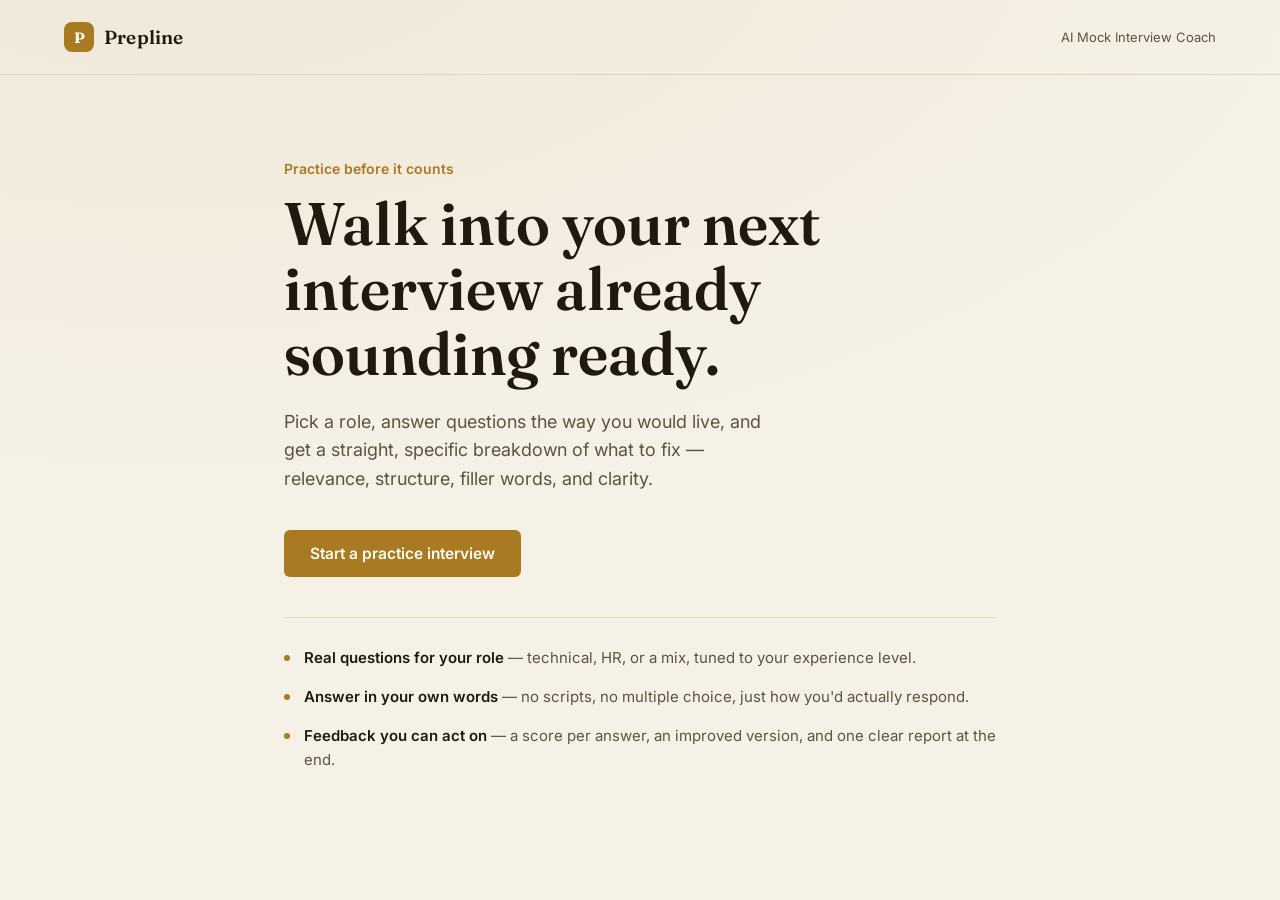
==== index.html @ 1603b1a5 "Add video interview UI" ====
<!DOCTYPE html>
<html lang="en">
<head>
<meta charset="UTF-8">
<meta name="viewport" content="width=device-width, initial-scale=1.0">
<title>Prepline — AI Mock Interview Coach</title>
<link rel="preconnect" href="https://fonts.googleapis.com">
<link rel="preconnect" href="https://fonts.gstatic.com" crossorigin>
<link href="https://fonts.googleapis.com/css2?family=Fraunces:opsz,wght@9..144,400;9..144,500;9..144,600;9..144,700&family=Inter:wght@400;500;600;700&display=swap" rel="stylesheet">
<link rel="stylesheet" href="styles.css">
</head>
<body>

<div class="app">
  <div class="topbar">
    <div class="brand" id="brandHome">
      <div class="mark">P</div>
      <div class="name">Prepline</div>
    </div>
    <div class="status" id="topStatus">AI Mock Interview Coach</div>
  </div>

  <main>

    <!-- ============ VIEW: LANDING ============ -->
    <section class="view active" id="view-landing">
      <div class="wrap">
        <div class="eyebrow">Practice before it counts</div>
        <h1 class="hero">Walk into your next interview already sounding ready.</h1>
        <p class="hero-sub">Pick a role, answer questions the way you would live, and get a straight, specific breakdown of what to fix — relevance, structure, filler words, and clarity.</p>
        <div class="btn-row">
          <button class="btn btn-primary" id="startBtn">Start a practice interview</button>
        </div>
        <div class="feature-row">
          <div class="item">
            <div class="dot"></div>
            <p><b>Real questions for your role</b> — technical, HR, or a mix, tuned to your experience level.</p>
          </div>
          <div class="item">
            <div class="dot"></div>
            <p><b>Answer in your own words</b> — no scripts, no multiple choice, just how you'd actually respond.</p>
          </div>
          <div class="item">
            <div class="dot"></div>
            <p><b>Feedback you can act on</b> — a score per answer, an improved version, and one clear report at the end.</p>
          </div>
        </div>
      </div>
    </section>

    <!-- ============ VIEW: SETUP ============ -->
    <section class="view" id="view-setup">
      <div class="wrap top">
        <div class="step-label">Before you start</div>
        <h2 class="title">Set up your session</h2>
        <p class="title-sub">This shapes which questions you'll get and how they're scored.</p>

        <div class="field">
          <label for="inpName">Your name</label>
          <input class="input" id="inpName" type="text" placeholder="e.g. Vamshika Sharma">
        </div>

        <div class="field">
          <label for="inpRole">Role you're preparing for</label>
          <input class="input" id="inpRole" type="text" placeholder="e.g. Software Engineer, Data Analyst">
        </div>

        <div class="field">
          <label>Experience level</label>
          <div class="pill-group" id="grpExperience">
            <div class="pill" data-value="Fresher">Fresher</div>
            <div class="pill" data-value="0-2 yrs">0–2 years</div>
            <div class="pill" data-value="2-5 yrs">2–5 years</div>
            <div class="pill" data-value="5+ yrs">5+ years</div>
          </div>
        </div>

        <div class="field">
          <label>Interview type</label>
          <div class="pill-group" id="grpType">
            <div class="pill" data-value="Technical">Technical</div>
            <div class="pill" data-value="HR">HR</div>
            <div class="pill" data-value="Mixed">Mixed</div>
          </div>
        </div>

        <div class="field">
          <label>Number of questions</label>
          <div class="count-row">
            <button class="count-btn" id="countMinus">−</button>
            <div class="count-val" id="countVal">5</div>
            <button class="count-btn" id="countPlus">+</button>
          </div>
          <div class="hint">You can stop early — your report will reflect the questions you completed.</div>
        </div>

        <div class="btn-row" style="margin-top:12px;">
          <button class="btn btn-ghost" id="backToLanding">Back</button>
          <button class="btn btn-primary" id="beginInterview">Begin interview</button>
        </div>
      </div>
    </section>

    <!-- VIDEO INTERVIEW LOBBY -->
    <section class="view" id="view-video-lobby">
      <div class="wrap video-lobby-wrap">
        <div class="eyebrow">VIDEO INTERVIEW</div>
        <h2 class="title">Ready to meet your interviewer?</h2>
        <p class="hero-sub">Your camera and microphone will only be requested when you start. Video is not recorded or uploaded.</p>
        <div class="lobby-checks"><span>✓ Camera preview</span><span>✓ Microphone controls</span><span>✓ AI questions and feedback</span></div>
        <p id="cameraMessage" class="camera-message" role="status">Camera and microphone are not active yet.</p>
        <div class="btn-row"><button class="btn btn-ghost" id="backToSetup">Back</button><button class="btn btn-primary" id="startVideoInterview">Start video interview</button></div>
      </div>
    </section>

    <!-- ============ VIEW: INTERVIEW ============ -->
    <section class="view" id="view-interview">
      <div class="video-interview-layout">
        <section class="video-stage panel">
          <div class="video-stage-top"><span class="live-dot"></span><span>Interview in progress</span><span class="video-clock" id="videoClock">00:00</span></div>
          <div class="camera-frame"><video id="candidateVideo" autoplay playsinline muted></video><div id="cameraPlaceholder" class="camera-placeholder"><div class="camera-avatar">You</div><p>Your camera is off</p><small>Video stays on this device and is not recorded.</small></div></div>
          <p id="videoError" class="camera-message" role="status"></p>
          <div class="video-controls">
            <button class="btn btn-ghost control-btn" id="cameraToggle" type="button">📷 Camera on</button>
            <button class="btn btn-ghost control-btn" id="microphoneToggle" type="button">🎙️ Mic on</button>
            <button class="btn btn-danger control-btn" id="endVideoInterview" type="button">End interview</button>
          </div>
          <div class="attention-card"><div><strong>Attention monitoring</strong><p id="attentionStatus">Not connected — awaiting Ankita’s module</p></div><span class="attention-badge">Integration ready</span></div>
        </section>
        <section class="video-question-panel">
          <div class="video-question-heading"><span>YOUR INTERVIEW</span><span class="secure-label">● Private session</span></div>
          <div class="wrap top">
        <div class="progress-bar"><div class="progress-fill" id="progressFill" style="width:0%"></div></div>
        <div class="q-meta">
          <div class="q-count" id="qCount">Question 1 of 5</div>
          <div class="q-timer" id="qTimer">00:00</div>
        </div>
        <div class="q-category" id="qCategory">Technical</div>
        <h2 class="q-text" id="qText">Loading your question…</h2>
        <div class="voice-row" id="voiceRow" style="display:flex; align-items:center; gap:10px; margin-top:6px;">
          <span id="speakingStatus" style="font-size:13px; color:#666;"></span>
          <button type="button" class="btn btn-ghost" id="replayQuestionBtn" style="padding:4px 10px; font-size:13px;">🔊 Replay question</button>
        </div>

        <div class="field">
          <textarea class="input" id="answerBox" placeholder="Type your answer here, the way you'd say it out loud…"></textarea>
        </div>
        <div class="mic-row" id="micRow" style="display:flex; align-items:center; gap:10px; margin-top:6px;">
          <button type="button" class="btn btn-ghost" id="micBtn">🎙️ Start speaking</button>
          <span id="listeningStatus" style="font-size:13px; color:#666;"></span>
        </div>
        <div class="answer-tools">
          <div class="word-count" id="wordCount">0 words</div>
          <div class="btn-row">
            <button class="btn btn-ghost" id="skipBtn">Skip</button>
            <button class="btn btn-primary" id="submitAnswer">Submit answer</button>
          </div>
        </div>
      </div>
        </section>
      </div>
    </section>

    <!-- ============ VIEW: LOADING ============ -->
    <section class="view" id="view-loading">
      <div class="wrap loading-wrap">
        <div class="spinner"></div>
        <div class="loading-text">Evaluating your answer…</div>
        <div class="loading-sub" id="loadingSub">Checking relevance, structure, and clarity</div>
      </div>
    </section>

    <!-- ============ VIEW: FEEDBACK ============ -->
    <section class="view" id="view-feedback">
      <div class="wrap top">
        <div class="step-label" id="fbQCount">Question 1 of 5 — feedback</div>
        <div class="score-hero">
          <div class="score-big" id="fbOverall">78</div>
          <div class="score-label">overall for this answer</div>
        </div>

        <div id="fbMetrics"></div>

        <div class="panel">
          <h3>Feedback</h3>
          <p id="fbFeedback">—</p>
        </div>
        <div class="panel improved">
          <h3>A stronger way to say it</h3>
          <p id="fbImproved">—</p>
        </div>

        <div class="btn-row" style="margin-top:30px;">
          <button class="btn btn-primary" id="nextQuestion">Next question</button>
        </div>
      </div>
    </section>

    <!-- ============ VIEW: REPORT ============ -->
    <section class="view" id="view-report">
      <div class="wrap wide top">
        <div class="report-head">
          <div class="step-label">Session complete</div>
          <h2 class="title" id="reportName">Your interview report</h2>
        </div>

        <div class="readiness-ring-row">
          <div class="ring">
            <svg width="132" height="132" viewBox="0 0 132 132">
              <circle cx="66" cy="66" r="58" fill="none" stroke="var(--panel-2)" stroke-width="10"/>
              <circle id="ringProgress" cx="66" cy="66" r="58" fill="none" stroke="var(--accent)" stroke-width="10" stroke-linecap="round" stroke-dasharray="364" stroke-dashoffset="364"/>
            </svg>
            <div class="ring-label">
              <div class="num" id="readinessNum">0</div>
              <div class="of">out of 100</div>
            </div>
          </div>
          <div class="readiness-text">
            <h3 id="readinessHeadline">Readiness score</h3>
            <p id="readinessBlurb">Based on your answers across relevance, technical accuracy, clarity, and communication.</p>
          </div>
        </div>

        <div id="reportMetrics"></div>

        <div class="qbreak">
          <h3>Question-by-question</h3>
          <p style="color:var(--muted); font-size:13.5px; margin:-8px 0 18px;">Answers scored below 60 include a model answer to review below the score.</p>
          <div id="qBreakdownList"></div>
        </div>

        <div class="footer-actions">
          <button class="btn btn-ghost" id="restartBtn">Start a new session</button>
        </div>
      </div>
    </section>

  </main>
</div>

<script src="speech.js"></script>
<script src="camera.js"></script>
<script src="attention-bridge.js"></script>
<script src="video-ui.js"></script>
<script src="app.js"></script>
</body>
</html>
---- styles.css ----
/* ============ DESIGN TOKENS ============ */
  :root{
    --bg: #0F1B2D;
    --bg-2: #132238;
    --panel: #16273F;
    --panel-2: #1C304C;
    --border: #2A3E5A;
    --text: #F3EFE6;
    --muted: #9FB0C6;
    --muted-2: #6E82A0;
    --accent: #D6A94A;
    --accent-ink: #3A2C0E;
    --good: #5EAE7E;
    --good-bg: rgba(94,174,126,0.14);
    --bad: #D2657C;
    --bad-bg: rgba(210,101,124,0.14);
    --mid: #D6A94A;
    --mid-bg: rgba(214,169,74,0.14);
    --shadow: 0 20px 50px rgba(4,9,18,0.45);
    --radius-sm: 6px;
    --radius-md: 10px;
    --radius-lg: 18px;
    --font-display: 'Fraunces', Georgia, 'Times New Roman', serif;
    --font-body: 'Inter', -apple-system, BlinkMacSystemFont, 'Segoe UI', sans-serif;
  }

  @media (prefers-color-scheme: light){
    :root:not([data-theme="dark"]){
      --bg: #F6F1E7;
      --bg-2: #EFE8D8;
      --panel: #FFFDF8;
      --panel-2: #F3ECDC;
      --border: #E1D5B8;
      --text: #201A0E;
      --muted: #5C543F;
      --muted-2: #8A7F63;
      --accent: #A87A22;
      --accent-ink: #FFFBF2;
      --good: #2E7A50;
      --good-bg: rgba(46,122,80,0.10);
      --bad: #B23C55;
      --bad-bg: rgba(178,60,85,0.10);
      --mid: #A87A22;
      --mid-bg: rgba(168,122,34,0.10);
      --shadow: 0 20px 50px rgba(90,70,30,0.14);
    }
  }
  :root[data-theme="light"]{
    --bg: #F6F1E7;
    --bg-2: #EFE8D8;
    --panel: #FFFDF8;
    --panel-2: #F3ECDC;
    --border: #E1D5B8;
    --text: #201A0E;
    --muted: #5C543F;
    --muted-2: #8A7F63;
    --accent: #A87A22;
    --accent-ink: #FFFBF2;
    --good: #2E7A50;
    --good-bg: rgba(46,122,80,0.10);
    --bad: #B23C55;
    --bad-bg: rgba(178,60,85,0.10);
    --mid: #A87A22;
    --mid-bg: rgba(168,122,34,0.10);
    --shadow: 0 20px 50px rgba(90,70,30,0.14);
  }
  :root[data-theme="dark"]{
    --bg: #0F1B2D; --bg-2:#132238; --panel:#16273F; --panel-2:#1C304C; --border:#2A3E5A;
    --text:#F3EFE6; --muted:#9FB0C6; --muted-2:#6E82A0; --accent:#D6A94A; --accent-ink:#3A2C0E;
    --good:#5EAE7E; --good-bg:rgba(94,174,126,0.14); --bad:#D2657C; --bad-bg:rgba(210,101,124,0.14);
    --mid:#D6A94A; --mid-bg:rgba(214,169,74,0.14); --shadow:0 20px 50px rgba(4,9,18,0.45);
  }

  *{ box-sizing: border-box; }
  html,body{ height:100%; }
  body{
    margin:0;
    background: radial-gradient(1200px 600px at 15% -10%, var(--bg-2), var(--bg));
    color: var(--text);
    font-family: var(--font-body);
    -webkit-font-smoothing: antialiased;
    min-height:100vh;
  }
  ::selection{ background: var(--accent); color: var(--accent-ink); }

  .app{ min-height:100vh; display:flex; flex-direction:column; }

  /* ============ TOP BAR ============ */
  .topbar{
    display:flex; align-items:center; justify-content:space-between;
    padding: 22px clamp(20px, 5vw, 64px);
    border-bottom: 1px solid var(--border);
  }
  .brand{ display:flex; align-items:center; gap:10px; cursor:pointer; }
  .brand .mark{
    width:30px; height:30px; border-radius:8px;
    background: var(--accent); color: var(--accent-ink);
    display:flex; align-items:center; justify-content:center;
    font-family: var(--font-display); font-weight:700; font-size:15px;
  }
  .brand .name{ font-family: var(--font-display); font-size:19px; font-weight:600; letter-spacing:0.2px; }
  .topbar .status{ font-size:13px; color: var(--muted); }

  /* ============ LAYOUT SHELL ============ */
  main{ flex:1; display:flex; flex-direction:column; }
  .view{ display:none; flex:1; }
  .view.active{ display:flex; flex-direction:column; }
  .wrap{
    width:100%; max-width: 760px; margin: 0 auto;
    padding: clamp(28px, 6vw, 72px) 24px;
    flex:1; display:flex; flex-direction:column; justify-content:center;
  }
  .wrap.wide{ max-width: 880px; }
  .wrap.top{ justify-content:flex-start; }

  /* ============ LANDING ============ */
  .eyebrow{ color: var(--accent); font-size: 14px; font-weight:600; margin-bottom: 14px; }
  h1.hero{
    font-family: var(--font-display);
    font-size: clamp(38px, 6vw, 60px);
    line-height: 1.08;
    font-weight: 600;
    margin: 0 0 22px;
    max-width: 14ch;
  }
  .hero-sub{
    color: var(--muted); font-size: 18px; line-height:1.6;
    max-width: 46ch; margin: 0 0 36px;
  }
  .feature-row{
    display:flex; flex-direction:column; gap:16px; margin: 40px 0 44px;
    border-top: 1px solid var(--border); padding-top: 28px;
  }
  .feature-row .item{ display:flex; gap:14px; align-items:flex-start; }
  .feature-row .dot{
    width:6px; height:6px; border-radius:50%; background: var(--accent);
    margin-top:9px; flex-shrink:0;
  }
  .feature-row .item p{ margin:0; color: var(--muted); font-size:15px; line-height:1.55; }
  .feature-row .item b{ color: var(--text); font-weight:600; }

  /* ============ BUTTONS ============ */
  .btn{
    appearance:none; border:none; cursor:pointer;
    font-family: var(--font-body); font-weight:600; font-size:15.5px;
    padding: 14px 26px; border-radius: var(--radius-sm);
    display:inline-flex; align-items:center; gap:10px;
    transition: transform .15s ease, background .15s ease, opacity .15s ease;
  }
  .btn:active{ transform: scale(0.98); }
  .btn-primary{ background: var(--accent); color: var(--accent-ink); }
  .btn-primary:hover{ opacity:0.9; }
  .btn-primary:disabled{ opacity:0.4; cursor:not-allowed; }
  .btn-ghost{ background: transparent; color: var(--text); border:1px solid var(--border); }
  .btn-ghost:hover{ background: var(--panel); }
  .btn-wide{ width:100%; justify-content:center; }
  .btn-row{ display:flex; gap:12px; align-items:center; }

  /* ============ FORM (SETUP) ============ */
  .step-label{ font-size:13px; color: var(--muted-2); margin-bottom:6px; }
  h2.title{ font-family: var(--font-display); font-size: clamp(28px,4vw,36px); font-weight:600; margin: 0 0 8px; }
  .title-sub{ color: var(--muted); font-size:15.5px; margin: 0 0 36px; }

  .field{ margin-bottom: 24px; }
  .field label{ display:block; font-size:14px; font-weight:600; margin-bottom:9px; }
  .field .hint{ font-size:12.5px; color: var(--muted-2); margin-top:6px; }
  .input, select.input, textarea.input{
    width:100%; background: var(--panel); border:1px solid var(--border);
    color: var(--text); border-radius: var(--radius-sm);
    padding: 13px 14px; font-size:15px; font-family: var(--font-body);
    outline:none; transition: border-color .15s ease;
  }
  .input:focus, select.input:focus, textarea.input:focus{ border-color: var(--accent); }
  textarea.input{ resize: vertical; min-height: 120px; line-height:1.6; }

  .pill-group{ display:flex; flex-wrap:wrap; gap:10px; }
  .pill{
    padding: 10px 16px; border-radius: 999px; border:1px solid var(--border);
    background: var(--panel); color: var(--muted); font-size:14px; font-weight:500;
    cursor:pointer; transition: all .15s ease; user-select:none;
  }
  .pill.active{ background: var(--accent); border-color: var(--accent); color: var(--accent-ink); font-weight:600; }
  .pill:hover:not(.active){ border-color: var(--muted-2); color: var(--text); }

  .count-row{ display:flex; align-items:center; gap:16px; }
  .count-btn{
    width:38px; height:38px; border-radius:8px; border:1px solid var(--border);
    background: var(--panel); color: var(--text); font-size:18px; cursor:pointer;
    display:flex; align-items:center; justify-content:center;
  }
  .count-btn:hover{ border-color: var(--accent); color: var(--accent); }
  .count-val{ font-family: var(--font-display); font-size:24px; min-width:28px; text-align:center; }

  /* ============ INTERVIEW SCREEN ============ */
  .progress-bar{ height:3px; background: var(--border); border-radius:2px; overflow:hidden; margin-bottom: 34px; }
  .progress-fill{ height:100%; background: var(--accent); transition: width .4s ease; }
  .q-meta{ display:flex; justify-content:space-between; align-items:center; margin-bottom: 18px; }
  .q-count{ font-size:13px; color: var(--muted-2); font-weight:600; }
  .q-timer{ font-size:13px; color: var(--muted-2); font-variant-numeric: tabular-nums; }
  .q-category{
    display:inline-block; font-size:12.5px; color: var(--accent); font-weight:600;
    margin-bottom:14px;
  }
  h2.q-text{
    font-family: var(--font-display); font-weight:500; font-size: clamp(22px,3.4vw,29px);
    line-height:1.4; margin: 0 0 32px;
  }
  .answer-tools{ display:flex; justify-content:space-between; align-items:center; margin-top:10px; }
  .word-count{ font-size:12.5px; color: var(--muted-2); }

  /* ============ LOADING ============ */
  .loading-wrap{ align-items:center; text-align:center; }
  .spinner{
    width:44px; height:44px; border-radius:50%;
    border: 3px solid var(--border); border-top-color: var(--accent);
    animation: spin 0.9s linear infinite; margin: 0 auto 28px;
  }
  @keyframes spin{ to{ transform: rotate(360deg); } }
  .loading-text{ font-family: var(--font-display); font-size:22px; margin-bottom:8px; }
  .loading-sub{ color: var(--muted); font-size:14.5px; }

  /* ============ FEEDBACK SCREEN ============ */
  .score-hero{
    display:flex; align-items:baseline; gap:14px; margin-bottom: 30px;
  }
  .score-big{ font-family: var(--font-display); font-size:64px; font-weight:600; line-height:1; }
  .score-label{ color: var(--muted); font-size:15px; }

  .metric{ margin-bottom: 18px; }
  .metric-top{ display:flex; justify-content:space-between; font-size:14px; margin-bottom:8px; }
  .metric-top .name{ font-weight:600; }
  .metric-top .val{ color: var(--muted); font-variant-numeric: tabular-nums; }
  .bar-track{ height:7px; background: var(--panel-2); border-radius:4px; overflow:hidden; }
  .bar-fill{ height:100%; border-radius:4px; transition: width .6s ease; }

  .panel{
    background: var(--panel); border:1px solid var(--border); border-radius: var(--radius-md);
    padding: 22px 24px; margin-top: 14px;
  }
  .panel h3{ font-size:14px; margin:0 0 10px; font-weight:600; }
  .panel p{ margin:0; color: var(--muted); font-size:14.5px; line-height:1.65; }
  .panel.improved{ border-color: var(--accent); background: var(--mid-bg); }
  .panel.improved p{ color: var(--text); }

  /* ============ REPORT SCREEN ============ */
  .report-head{ text-align:left; margin-bottom: 34px; }
  .readiness-ring-row{ display:flex; align-items:center; gap:28px; margin-bottom: 36px; flex-wrap:wrap; }
  .ring{ position:relative; width:132px; height:132px; flex-shrink:0; }
  .ring svg{ transform: rotate(-90deg); }
  .ring-label{
    position:absolute; inset:0; display:flex; flex-direction:column;
    align-items:center; justify-content:center;
  }
  .ring-label .num{ font-family: var(--font-display); font-size:32px; font-weight:600; }
  .ring-label .of{ font-size:11px; color: var(--muted-2); }
  .readiness-text h3{ margin:0 0 8px; font-family: var(--font-display); font-size:22px; font-weight:600; }
  .readiness-text p{ margin:0; color: var(--muted); font-size:14.5px; max-width: 42ch; line-height:1.6; }

  .qbreak{ border-top: 1px solid var(--border); padding-top: 28px; margin-top: 8px; }
  .qbreak h3{ font-size:15px; margin: 0 0 18px; font-weight:600; }
  .qitem{ padding: 14px 0; border-bottom: 1px solid var(--border); }
  .qitem:last-child{ border-bottom:none; }
  .qrow{
    display:flex; justify-content:space-between; align-items:center; gap:16px;
  }
  .qrow .qtext{ font-size:14.5px; color: var(--text); max-width: 70%; }
  .qrow .qtag{ font-size:12px; color: var(--muted-2); margin-top:3px; }
  .correct-answer{
    margin-top: 14px; padding: 16px 18px; border-radius: var(--radius-md);
    background: var(--good-bg); border: 1px solid var(--good);
  }
  .correct-answer .ca-label{
    font-size:12px; font-weight:700; color: var(--good); margin-bottom:8px;
  }
  .correct-answer p{ margin:0; font-size:14px; line-height:1.6; color: var(--text); }
  .score-chip{
    font-size:13px; font-weight:700; padding: 5px 12px; border-radius:999px;
    flex-shrink:0;
  }
  .score-chip.good{ background: var(--good-bg); color: var(--good); }
  .score-chip.mid{ background: var(--mid-bg); color: var(--mid); }
  .score-chip.bad{ background: var(--bad-bg); color: var(--bad); }

  .footer-actions{ display:flex; gap:12px; margin-top: 40px; flex-wrap:wrap; }

  @media (max-width: 560px){
    .qrow .qtext{ max-width: 60%; }
    .readiness-ring-row{ gap:20px; }
  }


/* ============ VIDEO INTERVIEW UI ============ */
.view#view-video-lobby .video-lobby-wrap{max-width:720px;align-items:flex-start;gap:18px}
.lobby-checks{display:flex;gap:12px;flex-wrap:wrap;color:var(--good);font-size:14px}
.camera-message{font-size:13px;color:var(--muted);min-height:20px;margin:12px 0}
.camera-message.is-error{color:var(--bad)}
.video-interview-layout{width:100%;max-width:1500px;margin:0 auto;padding:22px clamp(12px,2vw,28px);display:grid;grid-template-columns:minmax(0,1.2fr) minmax(340px,.8fr);gap:22px;align-items:start}
.view#view-interview.active{display:block;overflow:auto}
.video-stage{padding:16px!important;min-width:0}
.video-stage-top{display:flex;align-items:center;gap:9px;color:var(--muted);font-size:13px;margin-bottom:14px}
.live-dot{width:8px;height:8px;border-radius:50%;background:#d2657c;box-shadow:0 0 0 4px rgba(210,101,124,.12)}
.video-clock{margin-left:auto;font-variant-numeric:tabular-nums;color:var(--text);font-weight:700}
.camera-frame{position:relative;overflow:hidden;border-radius:12px;background:#0a111c;aspect-ratio:16/10;display:flex;align-items:center;justify-content:center}
.camera-frame video{display:block;width:100%;height:100%;object-fit:cover;transform:scaleX(-1)}
.camera-placeholder{position:absolute;inset:0;display:flex;flex-direction:column;align-items:center;justify-content:center;gap:8px;background:radial-gradient(circle at center,#263b56,#101a29);color:#fff;text-align:center}
.camera-placeholder[hidden]{display:none}
.camera-placeholder p{margin:0;font-weight:600}
.camera-placeholder small{color:#c5d0df}
.camera-avatar{width:68px;height:68px;border-radius:50%;background:var(--accent);color:var(--accent-ink);display:grid;place-items:center;font-weight:700}
.video-controls{display:flex;gap:9px;flex-wrap:wrap;margin:14px 0}
.control-btn{padding:10px 14px;font-size:13px}
.btn-danger{background:#9f354d!important;color:#fff!important;border:1px solid #b74b63}
.attention-card{display:flex;justify-content:space-between;gap:12px;align-items:center;border:1px solid var(--border);border-radius:10px;padding:14px;background:var(--panel-2)}
.attention-card strong{font-size:13px}.attention-card p{margin:5px 0 0;color:var(--muted);font-size:12px}
.attention-badge,.secure-label{font-size:11px;color:var(--muted);white-space:nowrap}
.video-question-panel{min-width:0}
.video-question-heading{display:flex;justify-content:space-between;gap:10px;align-items:center;font-size:11px;letter-spacing:1px;color:var(--muted);padding:8px 4px 12px}
.video-question-panel .wrap{max-width:none;width:100%;padding:16px 20px 24px;background:var(--panel);border:1px solid var(--border);border-radius:var(--radius-lg);box-shadow:var(--shadow)}
.video-question-panel .q-text{font-size:clamp(22px,2.3vw,32px)}
.video-question-panel .input{min-height:150px}
.video-question-panel .progress-bar{margin-bottom:16px}
@media(max-width:900px){.video-interview-layout{grid-template-columns:1fr;max-width:760px}.video-question-panel{order:2}.video-stage{order:1}.camera-frame{aspect-ratio:16/9}}
@media(max-width:520px){.video-interview-layout{padding:10px;gap:12px}.video-stage{padding:10px!important}.video-question-panel .wrap{padding:14px}.video-controls{gap:6px}.control-btn{flex:1;justify-content:center;padding:10px 7px}.attention-card{align-items:flex-start;flex-direction:column}}
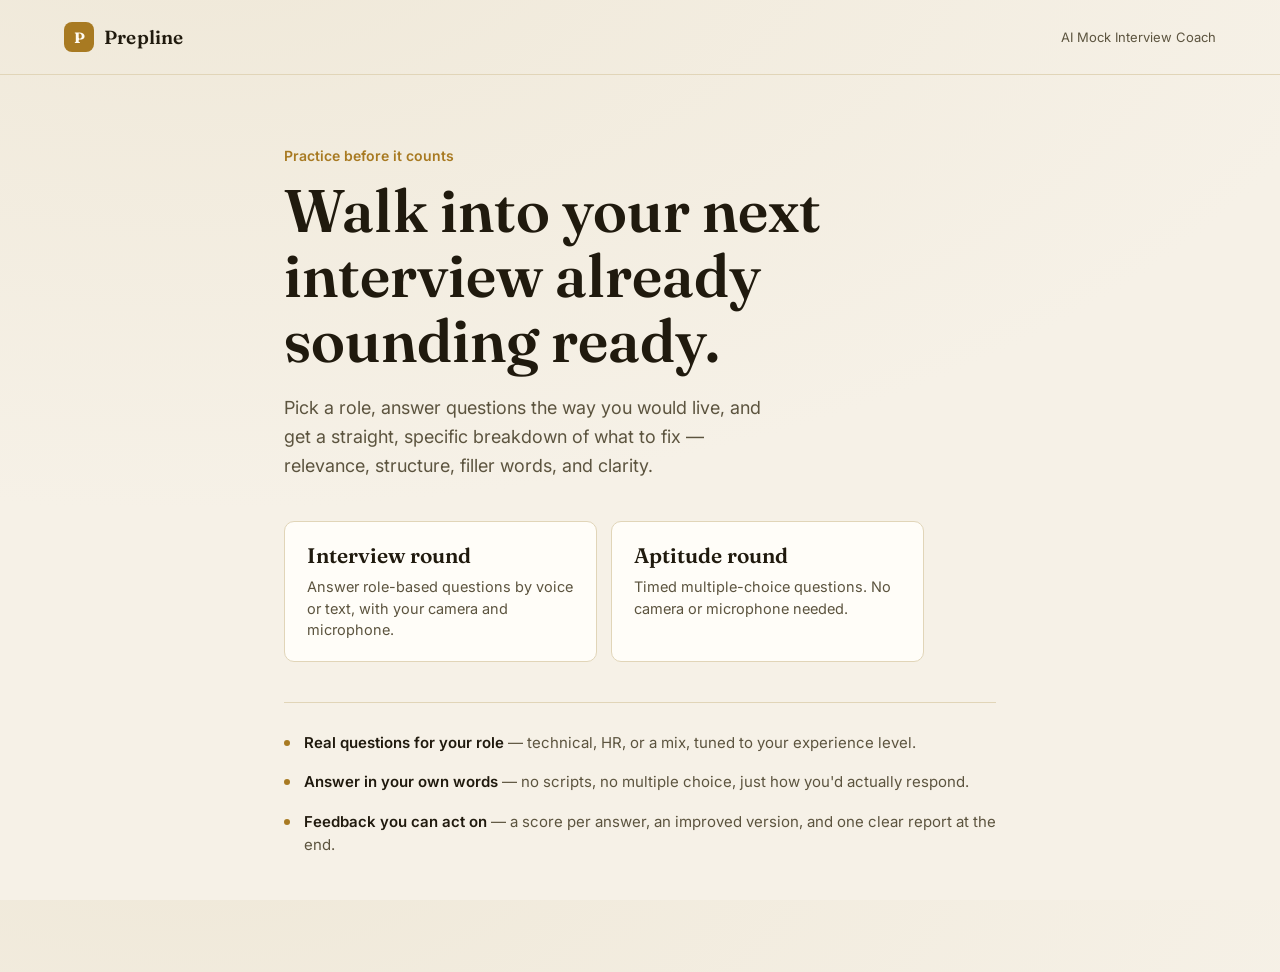
==== commit d9aa85e1: "feat: aptitude round UI (setup, timed test, result, review) with mocks" ====
--- a/index.html
+++ b/index.html
@@ -28,8 +28,15 @@
         <div class="eyebrow">Practice before it counts</div>
         <h1 class="hero">Walk into your next interview already sounding ready.</h1>
         <p class="hero-sub">Pick a role, answer questions the way you would live, and get a straight, specific breakdown of what to fix — relevance, structure, filler words, and clarity.</p>
-        <div class="btn-row">
-          <button class="btn btn-primary" id="startBtn">Start a practice interview</button>
+        <div class="round-choice" role="group" aria-label="Choose a round">
+          <button class="round-card" id="startBtn" type="button">
+            <span class="round-name">Interview round</span>
+            <span class="round-desc">Answer role-based questions by voice or text, with your camera and microphone.</span>
+          </button>
+          <button class="round-card" id="startAptitudeBtn" type="button">
+            <span class="round-name">Aptitude round</span>
+            <span class="round-desc">Timed multiple-choice questions. No camera or microphone needed.</span>
+          </button>
         </div>
         <div class="feature-row">
           <div class="item">
@@ -92,6 +99,14 @@
             <button class="count-btn" id="countPlus">+</button>
           </div>
           <div class="hint">You can stop early — your report will reflect the questions you completed.</div>
+        </div>
+
+        <div class="field">
+          <label class="check-row" for="attentionEnabled">
+            <input id="attentionEnabled" type="checkbox" checked>
+            <span>Use camera attention monitoring</span>
+          </label>
+          <div class="hint">Optional. When this is on, the camera feed is analysed on your device and is not uploaded or saved. Uncheck it and no attention analysis runs. The interview camera still works.</div>
         </div>
 
         <div class="btn-row" style="margin-top:12px;">
@@ -125,7 +140,14 @@
             <button class="btn btn-ghost control-btn" id="microphoneToggle" type="button">🎙️ Mic on</button>
             <button class="btn btn-danger control-btn" id="endVideoInterview" type="button">End interview</button>
           </div>
-          <div class="attention-card"><div><strong>Attention monitoring</strong><p id="attentionStatus">Not connected — awaiting Ankita’s module</p></div><span class="attention-badge">Integration ready</span></div>
+          <div class="attention-card">
+            <div>
+              <strong>Attention monitoring</strong>
+              <p id="attentionMessage">Attention monitoring is off.</p>
+              <p class="attention-notice" id="attentionNotice" hidden>Camera attention monitoring is on. Video is processed on your device and is not uploaded or saved.</p>
+            </div>
+            <span class="attention-badge" id="attentionStatus" data-status="OFF"><span class="attention-dot"></span><span id="attentionLabel">OFF</span></span>
+          </div>
         </section>
         <section class="video-question-panel">
           <div class="video-question-heading"><span>YOUR INTERVIEW</span><span class="secure-label">● Private session</span></div>
@@ -223,6 +245,14 @@
 
         <div id="reportMetrics"></div>
 
+        <div class="panel attention-report">
+          <h3>Attention</h3>
+          <p id="attentionReportSummary">Attention monitoring was not used.</p>
+          <p id="attentionReportNote"></p>
+          <div class="attention-tally" id="attentionTally"></div>
+          <ol id="attentionReportList"></ol>
+        </div>
+
         <div class="qbreak">
           <h3>Question-by-question</h3>
           <p style="color:var(--muted); font-size:13.5px; margin:-8px 0 18px;">Answers scored below 60 include a model answer to review below the score.</p>
@@ -235,7 +265,160 @@
       </div>
     </section>
 
+    <!-- ============ VIEW: APTITUDE SETUP ============ -->
+    <section class="view" id="view-apt-setup">
+      <div class="wrap top">
+        <div class="step-label">Aptitude round</div>
+        <h2 class="title">Set up your test</h2>
+        <p class="title-sub">Choose what to practise. This round doesn't use your camera or microphone.</p>
+
+        <div class="field">
+          <label id="aptSectionsLabel">Sections</label>
+          <div class="check-group" id="aptSections" role="group" aria-labelledby="aptSectionsLabel">
+            <label class="check-chip"><input type="checkbox" value="quant" checked><span>Quant</span></label>
+            <label class="check-chip"><input type="checkbox" value="logical" checked><span>Logical</span></label>
+            <label class="check-chip"><input type="checkbox" value="verbal" checked><span>Verbal</span></label>
+          </div>
+          <div class="hint apt-hint-error" id="aptSectionsHint" role="status"></div>
+        </div>
+
+        <div class="field">
+          <label id="aptCountLabel">Number of questions</label>
+          <div class="pill-group" id="aptGrpCount" role="group" aria-labelledby="aptCountLabel">
+            <button type="button" class="pill apt-pill" data-value="10" aria-pressed="false">10</button>
+            <button type="button" class="pill apt-pill active" data-value="20" aria-pressed="true">20</button>
+            <button type="button" class="pill apt-pill" data-value="30" aria-pressed="false">30</button>
+          </div>
+          <div class="hint">The time limit is set when the test starts and shown on the timer.</div>
+        </div>
+
+        <div class="field">
+          <label id="aptDifficultyLabel">Difficulty</label>
+          <div class="pill-group" id="aptGrpDifficulty" role="group" aria-labelledby="aptDifficultyLabel">
+            <button type="button" class="pill apt-pill" data-value="easy" aria-pressed="false">Easy</button>
+            <button type="button" class="pill apt-pill" data-value="medium" aria-pressed="false">Medium</button>
+            <button type="button" class="pill apt-pill" data-value="hard" aria-pressed="false">Hard</button>
+            <button type="button" class="pill apt-pill active" data-value="mixed" aria-pressed="true">Mixed</button>
+          </div>
+        </div>
+
+        <p class="camera-message is-error" id="aptSetupError" role="alert"></p>
+
+        <div class="btn-row" style="margin-top:12px;">
+          <button class="btn btn-ghost" id="aptBackToLanding" type="button">Back</button>
+          <button class="btn btn-primary" id="aptStartBtn" type="button">Start test</button>
+        </div>
+      </div>
+    </section>
+
+    <!-- ============ VIEW: APTITUDE TEST ============ -->
+    <section class="view" id="view-apt-test">
+      <div class="apt-shell">
+        <header class="apt-bar">
+          <div class="apt-bar-info">
+            <span class="apt-progress" id="aptProgressText">Question 1 of 1</span>
+            <span class="apt-answered" id="aptAnsweredText">0 answered</span>
+          </div>
+          <div class="apt-timer" id="aptTimer" role="timer" aria-label="Time remaining">00:00</div>
+          <button class="btn btn-primary apt-submit" id="aptSubmitBtn" type="button">Submit test</button>
+        </header>
+
+        <div class="apt-body">
+          <section class="apt-question" aria-labelledby="aptQText">
+            <div class="apt-qmeta">
+              <span class="apt-section-tag" id="aptSectionTag">Quant</span>
+            </div>
+            <h2 class="apt-qtext" id="aptQText">Loading…</h2>
+            <div class="apt-options" id="aptOptions" role="radiogroup" aria-labelledby="aptQText"></div>
+            <div class="apt-nav">
+              <button class="btn btn-ghost" id="aptPrevBtn" type="button">Previous</button>
+              <button class="btn btn-ghost apt-mark" id="aptMarkBtn" type="button" aria-pressed="false">Mark for review</button>
+              <button class="btn btn-ghost" id="aptClearBtn" type="button">Clear answer</button>
+              <button class="btn btn-primary" id="aptNextBtn" type="button">Next</button>
+            </div>
+          </section>
+
+          <aside class="apt-side" aria-label="Question palette">
+            <button class="btn btn-ghost apt-palette-toggle" id="aptPaletteToggle" type="button" aria-expanded="false" aria-controls="aptPalette">Question palette</button>
+            <div class="apt-palette" id="aptPalette">
+              <h3 class="apt-palette-title">Question palette</h3>
+              <div class="apt-palette-grid" id="aptPaletteGrid"></div>
+              <ul class="apt-legend">
+                <li><span class="apt-swatch is-answered"></span>Answered</li>
+                <li><span class="apt-swatch"></span>Not answered</li>
+                <li><span class="apt-swatch is-marked"></span>Marked for review</li>
+                <li><span class="apt-swatch is-current"></span>Current question</li>
+              </ul>
+            </div>
+          </aside>
+        </div>
+      </div>
+    </section>
+
+    <!-- ============ VIEW: APTITUDE RESULT ============ -->
+    <section class="view" id="view-apt-result">
+      <div class="wrap wide top">
+        <div class="report-head">
+          <div class="step-label">Aptitude round complete</div>
+          <h2 class="title">Your aptitude result</h2>
+        </div>
+
+        <div class="readiness-ring-row">
+          <div class="ring">
+            <svg width="132" height="132" viewBox="0 0 132 132" aria-hidden="true">
+              <circle cx="66" cy="66" r="58" fill="none" stroke="var(--panel-2)" stroke-width="10"/>
+              <circle id="aptRingProgress" cx="66" cy="66" r="58" fill="none" stroke="var(--accent)" stroke-width="10" stroke-linecap="round" stroke-dasharray="364" stroke-dashoffset="364"/>
+            </svg>
+            <div class="ring-label">
+              <div class="num" id="aptPercentNum">0%</div>
+              <div class="of">score</div>
+            </div>
+          </div>
+          <div class="readiness-text">
+            <h3 id="aptScoreLine">0 of 0 correct</h3>
+            <p id="aptScoreNote"></p>
+          </div>
+        </div>
+
+        <dl class="apt-stats">
+          <div><dt>Correct</dt><dd id="aptStatCorrect">0</dd></div>
+          <div><dt>Wrong</dt><dd id="aptStatWrong">0</dd></div>
+          <div><dt>Skipped</dt><dd id="aptStatSkipped">0</dd></div>
+          <div><dt>Time taken</dt><dd id="aptStatTime">00:00</dd></div>
+        </dl>
+
+        <div class="qbreak" id="aptSectionBlock">
+          <h3>Score by section</h3>
+          <div id="aptSectionBars"></div>
+        </div>
+
+        <div class="qbreak">
+          <h3>Review your answers</h3>
+          <div class="pill-group apt-filters" id="aptReviewFilters" role="group" aria-label="Filter review"></div>
+          <div id="aptReviewList"></div>
+        </div>
+
+        <div class="footer-actions">
+          <button class="btn btn-primary" id="aptAnotherBtn" type="button">Take another test</button>
+          <button class="btn btn-ghost" id="aptHomeBtn" type="button">Back to home</button>
+        </div>
+      </div>
+    </section>
+
   </main>
+
+  <!-- Aptitude: confirm / status dialog and screen-reader announcements -->
+  <div class="apt-modal" id="aptModal" hidden>
+    <div class="apt-modal-card" id="aptModalCard" role="dialog" aria-modal="true" aria-labelledby="aptModalTitle" aria-describedby="aptModalText" tabindex="-1">
+      <div class="spinner apt-modal-spinner" id="aptModalSpinner" hidden></div>
+      <h3 id="aptModalTitle">Submit your test?</h3>
+      <p id="aptModalText"></p>
+      <div class="apt-modal-rows" id="aptModalRows"></div>
+      <div class="btn-row apt-modal-actions" id="aptModalActions"></div>
+    </div>
+  </div>
+  <div class="sr-only" id="aptLive" aria-live="polite"></div>
+
 </div>
 
 <script src="speech.js"></script>
@@ -243,5 +426,7 @@
 <script src="attention-bridge.js"></script>
 <script src="video-ui.js"></script>
 <script src="app.js"></script>
+<script src="aptitude-mock.js"></script> <!-- temporary: delete with the mock -->
+<script src="aptitude.js"></script>
 </body>
 </html>
--- a/styles.css
+++ b/styles.css
@@ -282,6 +282,72 @@
   .score-chip.bad{ background: var(--bad-bg); color: var(--bad); }
 
   .footer-actions{ display:flex; gap:12px; margin-top: 40px; flex-wrap:wrap; }
+
+  .attention-dock{
+    position: fixed;
+    top: 74px;
+    right: 16px;
+    z-index: 30;
+    width: min(228px, 46vw);
+    padding: 12px;
+    border-radius: 22px;
+    background: color-mix(in srgb, var(--panel) 88%, transparent);
+    border: 1px solid color-mix(in srgb, var(--accent) 35%, var(--border));
+    box-shadow: 0 18px 50px rgba(0, 0, 0, 0.28);
+    backdrop-filter: blur(16px);
+  }
+  .attention-dock[hidden]{ display: none; }
+  .attention-kicker{
+    margin: 0 0 8px;
+    font-size: 11px;
+    letter-spacing: 0.16em;
+    text-transform: uppercase;
+    color: var(--accent);
+  }
+  .attention-dock video{
+    display: block;
+    width: 100%;
+    aspect-ratio: 4 / 3;
+    object-fit: cover;
+    border-radius: 12px;
+    background: #070d16;
+    transform: scaleX(-1);
+  }
+  .attention-badge{
+    display: inline-flex;
+    align-items: center;
+    gap: 6px;
+    margin-top: 8px;
+    padding: 4px 8px;
+    border-radius: 999px;
+    font-size: 11px;
+    font-weight: 700;
+    letter-spacing: 0.04em;
+    color: var(--muted);
+    background: rgba(159, 176, 198, 0.12);
+  }
+  .attention-dot{ width: 7px; height: 7px; border-radius: 50%; background: currentColor; }
+  .attention-badge[data-status="ATTENTIVE"]{ color: var(--good); background: var(--good-bg); }
+  .attention-badge[data-status="LOOKING_AWAY"],
+  .attention-badge[data-status="FACE_NOT_DETECTED"],
+  .attention-badge[data-status="MULTIPLE_FACES"],
+  .attention-badge[data-cue="warn"]{ color: var(--mid); background: var(--mid-bg); }
+  .attention-badge[data-status="UNAVAILABLE"]{ color: var(--bad); background: var(--bad-bg); }
+  .attention-dock p{ margin: 6px 0 0; color: var(--muted); font-size: 12px; line-height: 1.4; }
+  .attention-notice{ font-size: 11px; }
+  .check-row{ display: flex; gap: 10px; align-items: flex-start; font-weight: 600; cursor: pointer; }
+  .check-row input{ margin-top: 4px; }
+  #attentionReportNote{ color: var(--muted); font-size: 13.5px; }
+  .attention-report{ margin: 8px 0 28px; }
+  .attention-report h3{ margin: 0 0 8px; font-size: 15px; }
+  .attention-report p{ margin: 0; color: var(--text); line-height: 1.5; }
+  .attention-report ol{ margin: 12px 0 0; padding-left: 18px; color: var(--muted); }
+  .attention-report li{ margin: 4px 0; }
+  .attention-tally{ display: grid; gap: 8px; margin-top: 14px; }
+  .attention-tally div{
+    display: flex; justify-content: space-between; gap: 12px;
+    padding: 10px 12px; border-radius: 12px; background: var(--panel-2);
+  }
 
   @media (max-width: 560px){
     .qrow .qtext{ max-width: 60%; }
@@ -321,3 +387,176 @@
 .video-question-panel .progress-bar{margin-bottom:16px}
 @media(max-width:900px){.video-interview-layout{grid-template-columns:1fr;max-width:760px}.video-question-panel{order:2}.video-stage{order:1}.camera-frame{aspect-ratio:16/9}}
 @media(max-width:520px){.video-interview-layout{padding:10px;gap:12px}.video-stage{padding:10px!important}.video-question-panel .wrap{padding:14px}.video-controls{gap:6px}.control-btn{flex:1;justify-content:center;padding:10px 7px}.attention-card{align-items:flex-start;flex-direction:column}}
+
+
+/* ============ APTITUDE ROUND ============ */
+.sr-only{position:absolute;width:1px;height:1px;margin:-1px;padding:0;overflow:hidden;clip:rect(0,0,0,0);white-space:nowrap;border:0}
+
+/* Landing: round choice */
+.round-choice{display:grid;grid-template-columns:repeat(2,minmax(0,1fr));gap:14px;margin-top:4px;max-width:640px}
+.round-card{
+  appearance:none;text-align:left;cursor:pointer;font-family:var(--font-body);color:var(--text);
+  background:var(--panel);border:1px solid var(--border);border-radius:var(--radius-md);
+  padding:20px 22px;display:flex;flex-direction:column;gap:8px;
+  transition:border-color .15s ease,transform .15s ease;
+}
+.round-card:hover{border-color:var(--accent)}
+.round-card:active{transform:scale(0.99)}
+.round-card:focus-visible,.apt-pill:focus-visible,.apt-qbtn:focus-visible,.check-chip:has(input:focus-visible),.apt-option:has(input:focus-visible){outline:2px solid var(--accent);outline-offset:3px}
+.round-name{font-family:var(--font-display);font-size:21px;font-weight:600}
+.round-desc{color:var(--muted);font-size:14.5px;line-height:1.5}
+
+/* Aptitude setup */
+.apt-pill{font-family:var(--font-body)}
+.check-group{display:flex;flex-wrap:wrap;gap:10px}
+.field .check-chip{
+  display:inline-flex;align-items:center;gap:9px;margin:0;padding:10px 16px;
+  border:1px solid var(--border);border-radius:999px;background:var(--panel);
+  color:var(--muted);font-size:14px;font-weight:500;cursor:pointer;user-select:none;
+}
+.check-chip input{accent-color:var(--accent);width:16px;height:16px;margin:0}
+.check-chip:has(input:checked){border-color:var(--accent);color:var(--text);background:var(--mid-bg)}
+.apt-hint-error{color:var(--bad)!important;min-height:18px}
+#aptSetupError{margin:4px 0 0}
+
+/* Test screen */
+.view#view-apt-test.active{display:block}
+.apt-shell{width:100%;max-width:1100px;margin:0 auto;padding:0 clamp(14px,3vw,28px) 40px}
+.apt-bar{
+  position:sticky;top:0;z-index:5;display:flex;align-items:center;justify-content:space-between;gap:16px;
+  padding:14px 0;margin-bottom:22px;background:var(--bg);border-bottom:1px solid var(--border);
+  box-shadow:0 0 0 100vmax var(--bg);clip-path:inset(0 -100vmax);
+}
+.apt-bar-info{display:flex;flex-direction:column;gap:2px;min-width:0}
+.apt-progress{font-weight:600;font-size:15px}
+.apt-answered{color:var(--muted);font-size:12.5px}
+.apt-timer{font-family:var(--font-display);font-size:30px;font-weight:600;font-variant-numeric:tabular-nums;letter-spacing:.5px}
+.apt-timer.is-low{color:var(--bad)}
+.apt-submit{padding:11px 20px;font-size:14.5px}
+
+.apt-body{display:grid;grid-template-columns:minmax(0,1fr) 290px;gap:24px;align-items:start}
+.apt-question{background:var(--panel);border:1px solid var(--border);border-radius:var(--radius-lg);padding:clamp(18px,3vw,32px);box-shadow:var(--shadow);min-width:0}
+.apt-qmeta{margin-bottom:12px}
+.apt-section-tag{display:inline-block;font-size:12.5px;font-weight:600;color:var(--accent)}
+.apt-qtext{font-family:var(--font-display);font-weight:500;font-size:clamp(20px,2.6vw,26px);line-height:1.45;margin:0 0 24px;overflow-wrap:anywhere}
+
+.apt-options{display:flex;flex-direction:column;gap:10px;margin-bottom:26px}
+.apt-option{
+  position:relative;display:flex;align-items:flex-start;gap:14px;padding:14px 16px;cursor:pointer;
+  background:transparent;border:1px solid var(--border);border-radius:var(--radius-md);
+  transition:border-color .12s ease,background .12s ease;
+}
+.apt-option:hover{border-color:var(--muted-2)}
+.apt-option input{position:absolute;opacity:0;width:1px;height:1px}
+.apt-option:has(input:checked){border-color:var(--accent);background:var(--mid-bg)}
+.apt-letter{
+  flex-shrink:0;width:28px;height:28px;border-radius:50%;border:1px solid var(--border);
+  display:inline-flex;align-items:center;justify-content:center;font-size:13px;font-weight:600;color:var(--muted);
+}
+.apt-option:has(input:checked) .apt-letter{background:var(--accent);border-color:var(--accent);color:var(--accent-ink)}
+.apt-opt-text{font-size:15.5px;line-height:1.5;padding-top:2px;overflow-wrap:anywhere}
+
+.apt-nav{display:flex;flex-wrap:wrap;gap:10px}
+.apt-nav .btn{padding:11px 18px;font-size:14.5px}
+.apt-nav .btn:disabled{opacity:.4;cursor:not-allowed}
+.apt-nav #aptNextBtn{margin-left:auto}
+.apt-mark.is-on{border-color:var(--mid);color:var(--mid);background:var(--mid-bg)}
+
+/* Palette */
+.apt-side{position:sticky;top:96px}
+.apt-palette-toggle{display:none;width:100%;justify-content:center}
+.apt-palette{background:var(--panel);border:1px solid var(--border);border-radius:var(--radius-md);padding:18px}
+.apt-palette-title{margin:0 0 14px;font-size:14px;font-weight:600}
+.apt-palette-grid{display:grid;grid-template-columns:repeat(auto-fill,minmax(40px,1fr));gap:8px}
+.apt-qbtn{
+  position:relative;height:40px;border-radius:8px;border:1px solid var(--border);background:transparent;
+  color:var(--muted);font-family:var(--font-body);font-size:14px;font-weight:600;font-variant-numeric:tabular-nums;cursor:pointer;
+}
+.apt-qbtn:hover{border-color:var(--muted-2);color:var(--text)}
+.apt-qbtn.is-answered{background:var(--good-bg);border-color:var(--good);color:var(--good)}
+.apt-qbtn.is-marked::after,.apt-swatch.is-marked::after{
+  content:"";position:absolute;top:-1px;right:-1px;width:12px;height:12px;
+  background:var(--mid);border-radius:0 8px 0 8px;
+}
+.apt-qbtn.is-current{box-shadow:0 0 0 2px var(--accent);color:var(--text)}
+.apt-legend{list-style:none;margin:16px 0 0;padding:14px 0 0;border-top:1px solid var(--border);display:grid;grid-template-columns:1fr 1fr;gap:8px 10px;font-size:12.5px;color:var(--muted)}
+.apt-legend li{display:flex;align-items:center;gap:8px}
+.apt-swatch{position:relative;flex-shrink:0;width:18px;height:18px;border-radius:5px;border:1px solid var(--border)}
+.apt-swatch.is-answered{background:var(--good-bg);border-color:var(--good)}
+.apt-swatch.is-marked::after{width:8px;height:8px;border-radius:0 5px 0 5px}
+.apt-swatch.is-current{box-shadow:0 0 0 2px var(--accent)}
+
+/* Dialog */
+.apt-modal{position:fixed;inset:0;z-index:100;display:flex;align-items:center;justify-content:center;padding:20px;background:rgba(4,9,18,.62)}
+.apt-modal[hidden]{display:none}
+.apt-modal-card{width:100%;max-width:440px;background:var(--panel);border:1px solid var(--border);border-radius:var(--radius-lg);padding:26px;box-shadow:var(--shadow);outline:none}
+.apt-modal-card h3{margin:0 0 8px;font-family:var(--font-display);font-size:22px;font-weight:600}
+.apt-modal-card p{margin:0 0 16px;color:var(--muted);font-size:14.5px;line-height:1.6}
+.apt-modal-card p:empty{display:none}
+.apt-modal-spinner{margin:0 0 20px}
+.apt-modal-spinner[hidden]{display:none}
+.apt-modal-rows{display:grid;gap:8px;margin-bottom:20px}
+.apt-modal-rows[hidden]{display:none}
+.apt-modal-rows div{display:flex;justify-content:space-between;gap:12px;padding:10px 12px;border-radius:10px;background:var(--panel-2);font-size:14px}
+.apt-modal-actions{justify-content:flex-end;flex-wrap:wrap}
+.apt-modal-actions:empty{display:none}
+
+/* Result */
+.apt-stats{display:grid;grid-template-columns:repeat(4,minmax(0,1fr));gap:12px;margin:0 0 34px}
+.apt-stats div{background:var(--panel);border:1px solid var(--border);border-radius:var(--radius-md);padding:14px 16px}
+.apt-stats dt{font-size:12.5px;color:var(--muted-2);margin-bottom:6px}
+.apt-stats dd{margin:0;font-family:var(--font-display);font-size:28px;font-weight:600;font-variant-numeric:tabular-nums}
+.apt-stats div:nth-child(1) dd{color:var(--good)}
+.apt-stats div:nth-child(2) dd{color:var(--bad)}
+.apt-stats div:nth-child(3) dd{color:var(--mid)}
+#aptSectionBlock[hidden]{display:none}
+.apt-filters{margin-bottom:18px}
+.apt-empty{color:var(--muted);font-size:14.5px}
+
+.apt-review-item{margin:0 0 14px;padding:18px 20px;border:1px solid var(--border);border-radius:var(--radius-md);background:var(--panel)}
+.apt-review-item.is-wrong{border-color:var(--bad);background:var(--bad-bg)}
+.apt-review-item.is-skipped{border-color:var(--mid)}
+.apt-review-head{display:flex;justify-content:space-between;align-items:center;gap:12px;margin-bottom:10px}
+.apt-review-tag{font-size:12.5px;font-weight:600;color:var(--muted)}
+.apt-review-q{margin:0 0 14px;font-size:15.5px;line-height:1.55;color:var(--text);overflow-wrap:anywhere}
+.apt-review-opts{display:flex;flex-direction:column;gap:8px}
+.apt-ropt{display:flex;align-items:flex-start;gap:12px;padding:10px 12px;border:1px solid var(--border);border-radius:var(--radius-sm);background:var(--bg-2);flex-wrap:wrap}
+.apt-ropt .apt-opt-text{flex:1 1 160px;font-size:14.5px}
+.apt-ropt.is-correct{border-color:var(--good);background:var(--good-bg)}
+.apt-ropt.is-wrong{border-color:var(--bad);background:var(--bad-bg)}
+.apt-ropt.is-correct .apt-letter{background:var(--good);border-color:var(--good);color:#fff}
+.apt-ropt.is-wrong .apt-letter{background:var(--bad);border-color:var(--bad);color:#fff}
+.apt-ropt-tag{font-size:12px;font-weight:700;margin-left:auto}
+.apt-ropt.is-correct .apt-ropt-tag{color:var(--good)}
+.apt-ropt.is-wrong .apt-ropt-tag{color:var(--bad)}
+.apt-skipped-note{margin:12px 0 0;font-size:13.5px;color:var(--muted)}
+.apt-explain{margin-top:14px;padding:14px 16px;border-radius:var(--radius-sm);background:var(--panel-2)}
+.apt-explain-label{font-size:12px;font-weight:700;color:var(--accent);margin-bottom:6px}
+.apt-explain p{margin:0;font-size:14px;line-height:1.6;color:var(--text)}
+
+/* Tablet / mobile */
+@media(max-width:900px){
+  .apt-body{grid-template-columns:1fr}
+  .apt-side{position:static;order:-1}
+  .apt-palette-toggle{display:inline-flex}
+  .apt-palette{display:none;margin-top:10px}
+  .apt-palette.open{display:block}
+  .apt-palette-title{display:none}
+}
+@media(max-width:560px){
+  .round-choice{grid-template-columns:1fr}
+  .apt-bar{gap:10px;padding:10px 0;margin-bottom:16px}
+  .apt-bar-info{flex:1 1 auto}
+  .apt-progress{font-size:14px}
+  .apt-timer{font-size:22px}
+  .apt-submit{padding:9px 12px;font-size:13px;flex-shrink:0}
+  .apt-nav .btn{flex:1 1 calc(50% - 5px);justify-content:center;padding:11px 10px}
+  .apt-nav #aptNextBtn{margin-left:0}
+  .apt-stats{grid-template-columns:repeat(2,minmax(0,1fr))}
+  .apt-legend{grid-template-columns:1fr}
+  .apt-modal-actions .btn{flex:1 1 100%;justify-content:center}
+  .apt-ropt-tag{margin-left:40px;flex-basis:100%}
+}
+@media(prefers-reduced-motion:reduce){
+  .round-card,.apt-option{transition:none}
+}
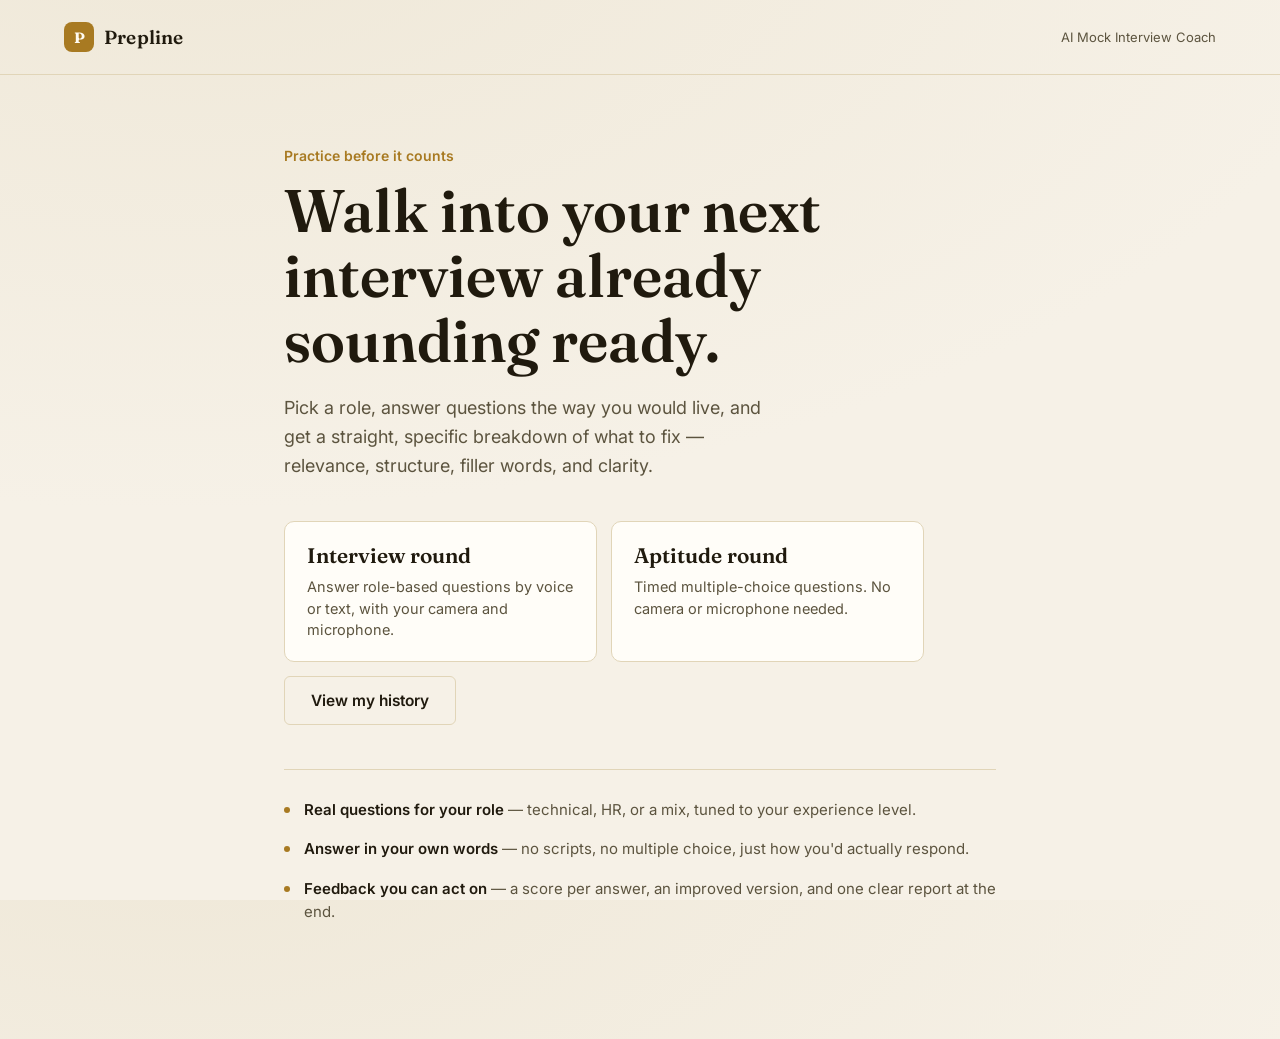
==== commit 6c9cb97c: "feat: history dashboard and resume upload (UI) with mocks" ====
--- a/index.html
+++ b/index.html
@@ -38,6 +38,9 @@
             <span class="round-desc">Timed multiple-choice questions. No camera or microphone needed.</span>
           </button>
         </div>
+        <div class="history-link-row">
+          <button class="btn btn-ghost" id="openHistoryBtn" type="button">View my history</button>
+        </div>
         <div class="feature-row">
           <div class="item">
             <div class="dot"></div>
@@ -92,6 +95,26 @@
         </div>
 
         <div class="field">
+          <label id="modeLabel">Interviewer mode</label>
+          <div class="pill-group" id="grpMode" role="group" aria-labelledby="modeLabel">
+            <button type="button" class="pill apt-pill" data-value="friendly">Friendly</button>
+            <button type="button" class="pill apt-pill" data-value="strict">Strict</button>
+            <button type="button" class="pill apt-pill" data-value="stress">Stress</button>
+          </div>
+          <div class="hint">Changes how the interviewer asks questions.</div>
+        </div>
+
+        <div class="field">
+          <label id="companyLabel">Company style</label>
+          <div class="pill-group" id="grpCompany" role="group" aria-labelledby="companyLabel">
+            <button type="button" class="pill apt-pill" data-value="general">General</button>
+            <button type="button" class="pill apt-pill" data-value="service">Service-based</button>
+            <button type="button" class="pill apt-pill" data-value="product">Product-based</button>
+          </div>
+          <div class="hint">Shapes the questions towards the kind of company you are preparing for.</div>
+        </div>
+
+        <div class="field">
           <label>Number of questions</label>
           <div class="count-row">
             <button class="count-btn" id="countMinus">−</button>
@@ -99,6 +122,26 @@
             <button class="count-btn" id="countPlus">+</button>
           </div>
           <div class="hint">You can stop early — your report will reflect the questions you completed.</div>
+        </div>
+
+        <div class="field" id="resumeField" role="group" aria-labelledby="resumeLabel">
+          <label id="resumeLabel">Resume <span class="optional-tag">(optional)</span></label>
+          <div class="resume-row" id="resumeEmpty">
+            <input type="file" id="resumeInput" class="sr-only" accept="application/pdf,.pdf">
+            <label for="resumeInput" class="btn btn-ghost resume-pick">Choose PDF</label>
+          </div>
+          <div class="resume-status" id="resumeLoading" role="status" hidden>Reading your resume…</div>
+          <div class="resume-added" id="resumeAdded" hidden>
+            <span class="resume-tick" aria-hidden="true">✓</span>
+            <div class="resume-info">
+              <div class="resume-title">Resume added</div>
+              <div class="resume-file" id="resumeFileName"></div>
+              <div class="hint" id="resumeNote" hidden></div>
+            </div>
+            <button type="button" class="btn btn-ghost resume-remove" id="resumeRemove">Remove</button>
+          </div>
+          <p class="camera-message is-error" id="resumeError" role="alert" hidden></p>
+          <div class="hint">PDF only, up to 2 MB. Used to tailor your questions. The file is read on the server and is not saved.</div>
         </div>
 
         <div class="field">
@@ -212,6 +255,24 @@
           <p id="fbImproved">—</p>
         </div>
 
+        <div class="panel star-panel" id="fbStar" hidden>
+          <h3>STAR check</h3>
+          <p class="panel-intro">STAR stands for Situation, Task, Action and Result. Behavioural answers usually cover all four.</p>
+          <ul class="star-list" id="fbStarList"></ul>
+          <p class="star-overall-tip" id="fbStarTip" hidden></p>
+        </div>
+
+        <div class="panel speech-panel" id="fbSpeech" hidden>
+          <h3>Speech information</h3>
+          <dl class="speech-grid" id="fbSpeechGrid"></dl>
+          <p class="speech-note" id="fbSpeechNote"></p>
+        </div>
+
+        <div class="panel followup-note" id="fbFollowUpNote" hidden>
+          <h3>Interviewer follow-up</h3>
+          <p>Your interviewer has one more question about this answer. It comes next.</p>
+        </div>
+
         <div class="btn-row" style="margin-top:30px;">
           <button class="btn btn-primary" id="nextQuestion">Next question</button>
         </div>
@@ -244,6 +305,12 @@
         </div>
 
         <div id="reportMetrics"></div>
+
+        <div class="panel speech-panel" id="reportSpeech" hidden>
+          <h3>Speech information</h3>
+          <dl class="speech-grid" id="reportSpeechGrid"></dl>
+          <p class="speech-note">Measurements only, not a score. They are based on the answers where speech could be analysed.</p>
+        </div>
 
         <div class="panel attention-report">
           <h3>Attention</h3>
@@ -405,6 +472,59 @@
       </div>
     </section>
 
+    <!-- ============ VIEW: HISTORY ============ -->
+    <section class="view" id="view-history">
+      <div class="wrap wide top">
+        <div class="step-label">Your progress</div>
+        <h2 class="title">History</h2>
+        <p class="title-sub">Scores from your past sessions in this browser. Only scores and counts are saved, never your answers, video or resume.</p>
+
+        <p class="history-state" id="historyLoading" role="status">Loading your history…</p>
+
+        <div class="history-state" id="historyError" hidden>
+          <p id="historyErrorText" role="alert"></p>
+          <button class="btn btn-ghost" id="historyRetryBtn" type="button">Try again</button>
+        </div>
+
+        <p class="history-state" id="historyEmpty" hidden>No sessions saved yet. Finish an interview or an aptitude round and it will show up here.</p>
+
+        <div id="historyContent" hidden>
+          <div class="qbreak">
+            <h3>Overall score over time</h3>
+            <div class="history-chart" id="historyChart"></div>
+            <ul class="history-legend">
+              <li><span class="hl-dot hl-circle"></span>Interview</li>
+              <li><span class="hl-dot hl-square"></span>Aptitude</li>
+            </ul>
+            <p class="history-note" id="historyChartNote"></p>
+          </div>
+
+          <div class="qbreak" id="historyWeakBlock">
+            <h3>Weak areas</h3>
+            <p class="history-note">The sections with the lowest average score across your sessions.</p>
+            <div id="historyWeak"></div>
+          </div>
+
+          <div class="qbreak">
+            <h3>Past sessions</h3>
+            <div class="history-table-wrap">
+              <table class="history-table">
+                <thead>
+                  <tr><th scope="col">Date</th><th scope="col">Round</th><th scope="col">Role</th><th scope="col" class="history-score">Score</th></tr>
+                </thead>
+                <tbody id="historyRows"></tbody>
+              </table>
+            </div>
+          </div>
+        </div>
+
+        <div class="footer-actions">
+          <button class="btn btn-ghost" id="historyBackBtn" type="button">Back to home</button>
+          <button class="btn btn-ghost history-delete" id="historyDeleteBtn" type="button">Delete my history</button>
+        </div>
+      </div>
+    </section>
+
   </main>
 
   <!-- Aptitude: confirm / status dialog and screen-reader announcements -->
@@ -421,6 +541,11 @@
 
 </div>
 
+<script src="interview-options.js"></script>
+<script src="interview-options-mock.js"></script> <!-- temporary: delete with the mock -->
+<script src="phase3-mock.js"></script> <!-- temporary: delete with the mock -->
+<script src="history.js"></script>
+<script src="resume-upload.js"></script>
 <script src="speech.js"></script>
 <script src="camera.js"></script>
 <script src="attention-bridge.js"></script>
--- a/styles.css
+++ b/styles.css
@@ -241,6 +241,88 @@
   .panel p{ margin:0; color: var(--muted); font-size:14.5px; line-height:1.65; }
   .panel.improved{ border-color: var(--accent); background: var(--mid-bg); }
   .panel.improved p{ color: var(--text); }
+
+  /* ---- Smart interview options (Phase 2) ---- */
+  .panel .panel-intro{ font-size:13.5px; color: var(--muted); margin:-2px 0 12px; }
+  .star-list{ list-style:none; margin:0; padding:0; display:grid; gap:10px; }
+  .star-item{ display:flex; gap:12px; align-items:flex-start; }
+  .star-mark{
+    flex-shrink:0; width:26px; height:26px; border-radius:50%;
+    display:inline-flex; align-items:center; justify-content:center;
+    font-size:14px; font-weight:700; border:1px solid var(--border);
+  }
+  .star-item.is-yes .star-mark{ background: var(--good-bg); border-color: var(--good); color: var(--good); }
+  .star-item.is-no .star-mark{ background: var(--bad-bg); border-color: var(--bad); color: var(--bad); }
+  .star-label{ font-weight:600; font-size:14.5px; }
+  .star-tip{ font-size:13.5px; color: var(--muted); margin-top:2px; line-height:1.5; }
+  .panel .star-overall-tip{ margin:14px 0 0; padding-top:12px; border-top:1px solid var(--border); color: var(--text); }
+  .panel .star-overall-tip[hidden]{ display:none; }
+
+  .speech-grid{ display:grid; grid-template-columns:repeat(auto-fit,minmax(170px,1fr)); gap:10px; margin:0 0 10px; }
+  .speech-grid > div{ background: var(--panel-2); border-radius:10px; padding:10px 14px; }
+  .speech-grid dt{ font-size:12.5px; color: var(--muted-2); margin-bottom:4px; }
+  .speech-grid dd{ margin:0; font-size:15px; font-weight:600; overflow-wrap:anywhere; }
+  .panel .speech-note{ font-size:12.5px; color: var(--muted-2); margin:0; }
+  .panel .speech-note:empty{ display:none; }
+
+  .panel.followup-note{ border-color: var(--accent); background: var(--mid-bg); }
+  .followup-row{ margin-top:10px; padding-top:10px; border-top:1px dashed var(--border); }
+
+  /* ---- Phase 3: history + resume ---- */
+  .history-link-row{ margin:14px 0 4px; }
+  .optional-tag{ font-weight:400; color: var(--muted-2); font-size:13px; }
+
+  .resume-row{ display:flex; }
+  .field .resume-pick{ display:inline-flex; margin:0; padding:10px 18px; font-size:14px; cursor:pointer; }
+  .resume-row input:focus-visible + .resume-pick{ outline:2px solid var(--accent); outline-offset:3px; }
+  .resume-status{ font-size:14px; color: var(--muted); padding:10px 0; }
+  .resume-added{
+    display:flex; align-items:center; gap:12px; padding:12px 14px;
+    border:1px solid var(--good); background: var(--good-bg); border-radius: var(--radius-md);
+  }
+  .resume-tick{
+    flex-shrink:0; width:26px; height:26px; border-radius:50%; background: var(--good); color:#fff;
+    display:inline-flex; align-items:center; justify-content:center; font-size:14px; font-weight:700;
+  }
+  .resume-info{ flex:1; min-width:0; }
+  .resume-title{ font-weight:600; font-size:14.5px; }
+  .resume-file{ font-size:13px; color: var(--muted); overflow-wrap:anywhere; }
+  .resume-added .hint{ margin-top:4px; }
+  .resume-remove{ flex-shrink:0; padding:8px 14px; font-size:13.5px; }
+  #resumeError{ margin:8px 0 0; }
+  #resumeError[hidden], .resume-added[hidden], .resume-status[hidden], .resume-row[hidden]{ display:none; }
+
+  .history-state{ color: var(--muted); font-size:15px; margin:18px 0; }
+  .history-state[hidden], #historyContent[hidden], #historyWeakBlock[hidden]{ display:none; }
+  .history-state p{ margin:0 0 12px; }
+  .history-chart{ background: var(--panel); border:1px solid var(--border); border-radius: var(--radius-md); padding:14px 10px 8px; }
+  .history-svg{ display:block; width:100%; height:auto; }
+  .hc-grid{ stroke: var(--border); stroke-width:1; }
+  .hc-tick{ fill: var(--muted-2); font-size:11px; font-family: var(--font-body); }
+  .hc-line{ fill:none; stroke: var(--accent); stroke-width:2.5; stroke-linejoin:round; stroke-linecap:round; }
+  .hc-dot{ stroke: var(--panel); stroke-width:2; }
+  .hc-circle{ fill: var(--accent); }
+  .hc-square{ fill: var(--good); }
+  .history-legend{ list-style:none; display:flex; gap:18px; margin:10px 0 0; padding:0; font-size:13px; color: var(--muted); }
+  .history-legend li{ display:flex; align-items:center; gap:8px; }
+  .hl-dot{ display:inline-block; width:11px; height:11px; }
+  .hl-circle{ border-radius:50%; background: var(--accent); }
+  .hl-square{ background: var(--good); }
+  .history-note{ font-size:13.5px; color: var(--muted); margin:8px 0 12px; }
+  .history-note:empty{ display:none; }
+  .history-table-wrap{ overflow-x:auto; background: var(--panel); border:1px solid var(--border); border-radius: var(--radius-md); }
+  .history-table{ width:100%; border-collapse:collapse; font-size:14.5px; }
+  .history-table th, .history-table td{ text-align:left; padding:12px 16px; border-bottom:1px solid var(--border); white-space:nowrap; }
+  .history-table th{ font-size:12.5px; color: var(--muted-2); font-weight:600; }
+  .history-table tbody tr:last-child td{ border-bottom:0; }
+  .history-table .history-score{ text-align:right; }
+  .history-delete:hover{ border-color: var(--bad); color: var(--bad); }
+
+  .mock-badge{
+    position:fixed; left:12px; bottom:12px; z-index:90; padding:6px 12px; border-radius:999px;
+    background: var(--accent); color: var(--accent-ink); font-size:12px; font-weight:600;
+    pointer-events:none; opacity:.92;
+  }
 
   /* ============ REPORT SCREEN ============ */
   .report-head{ text-align:left; margin-bottom: 34px; }
